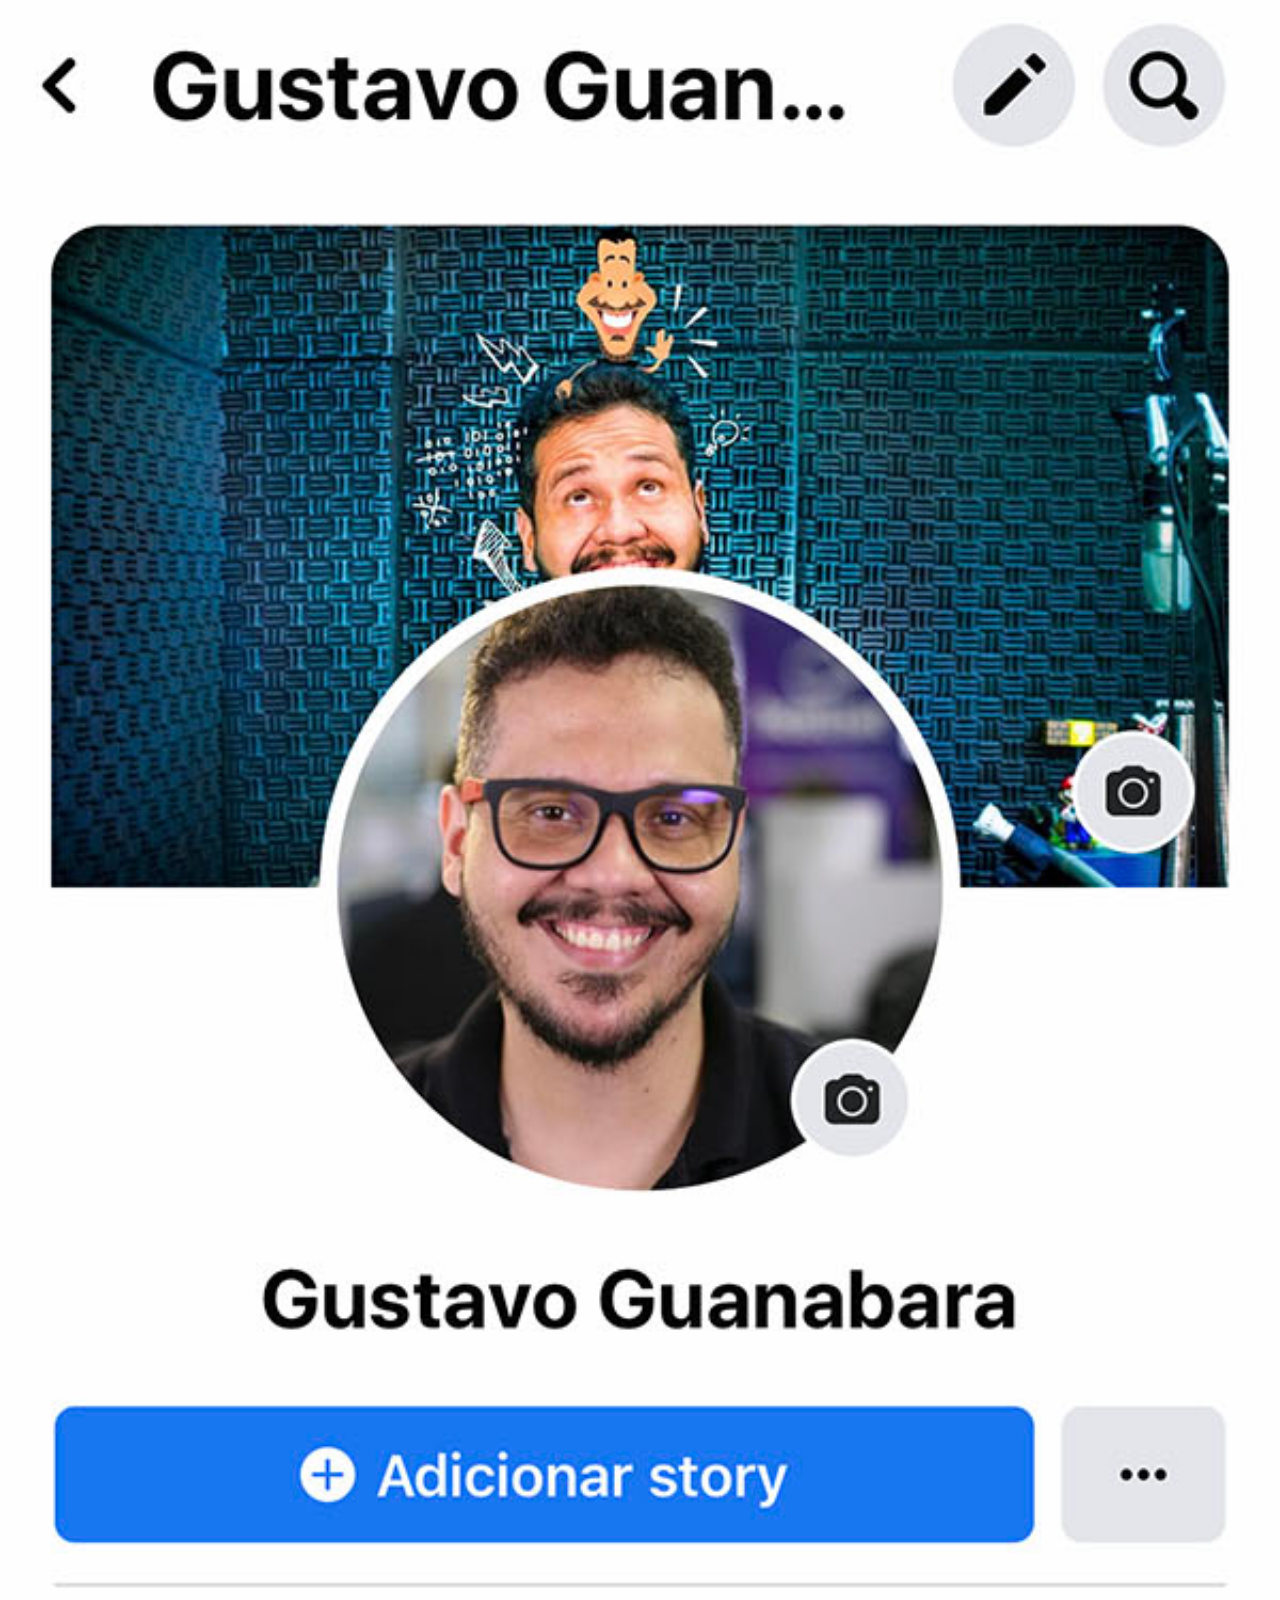
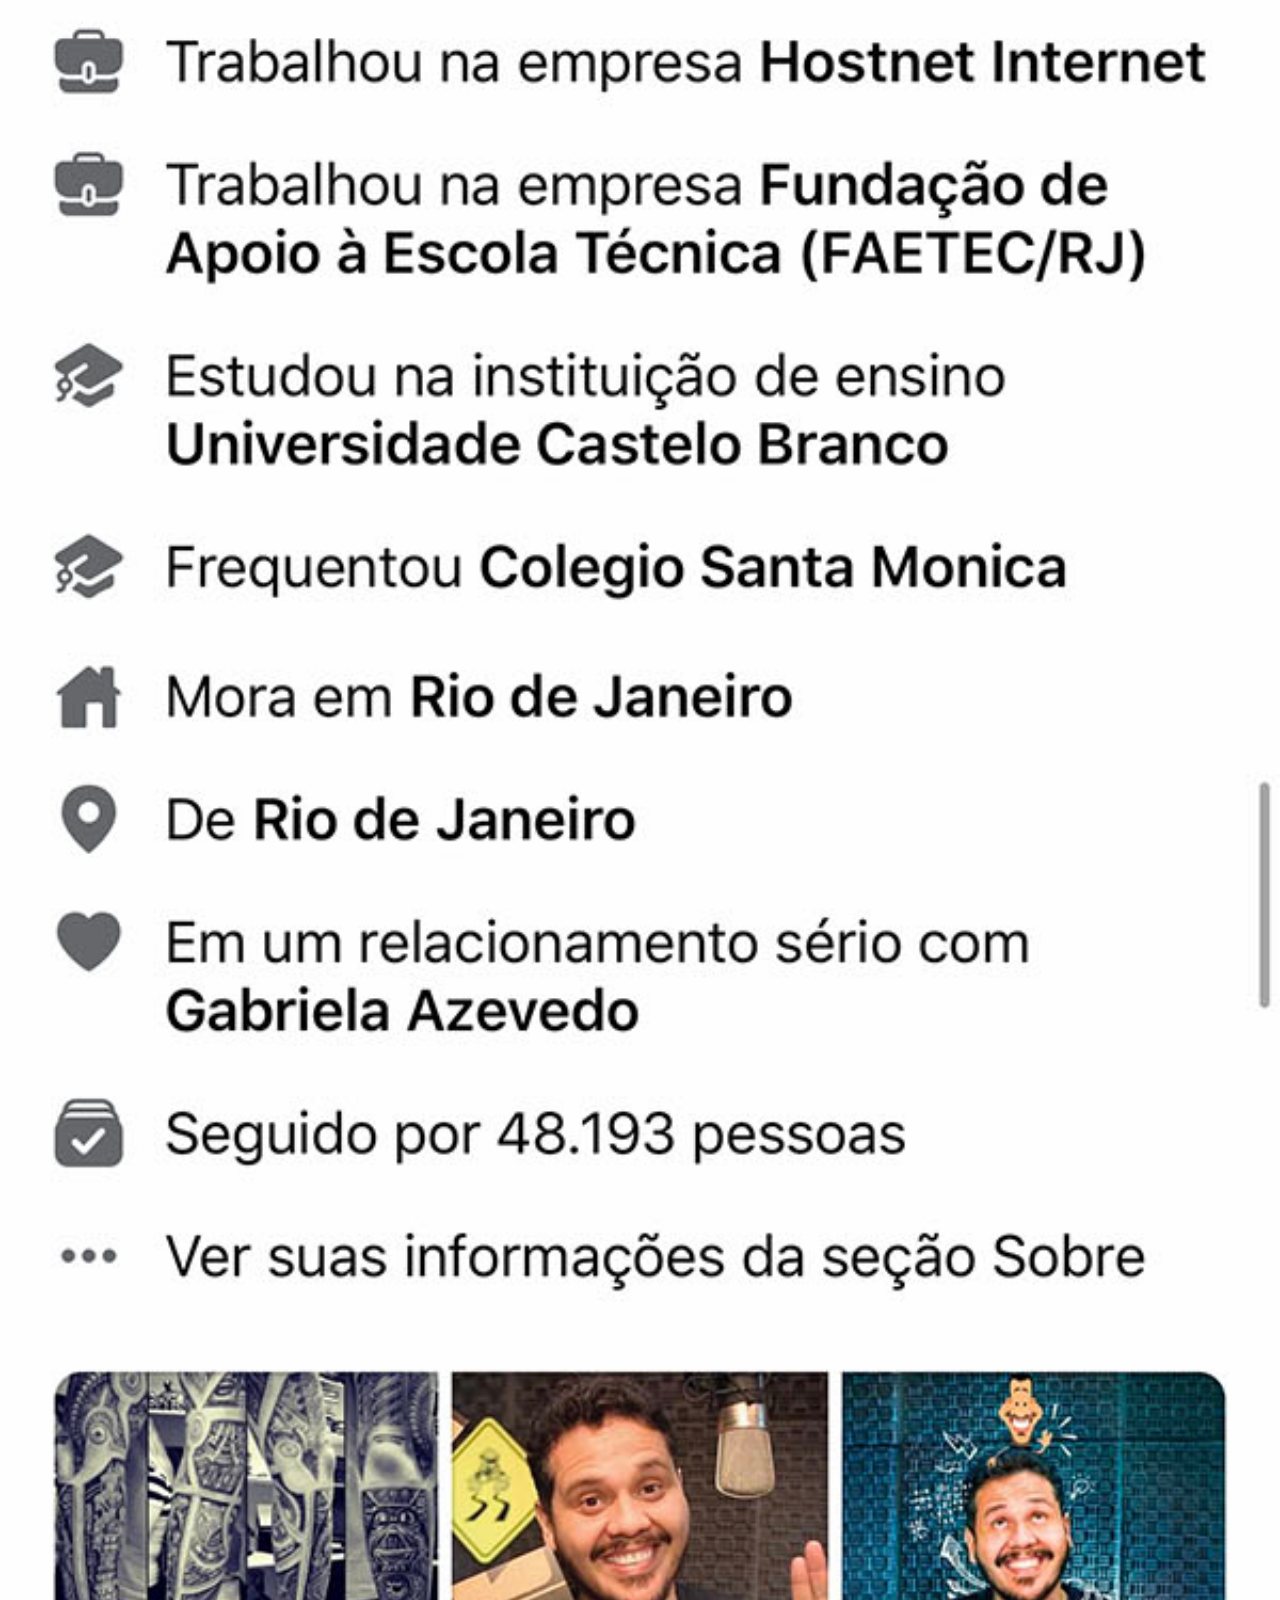
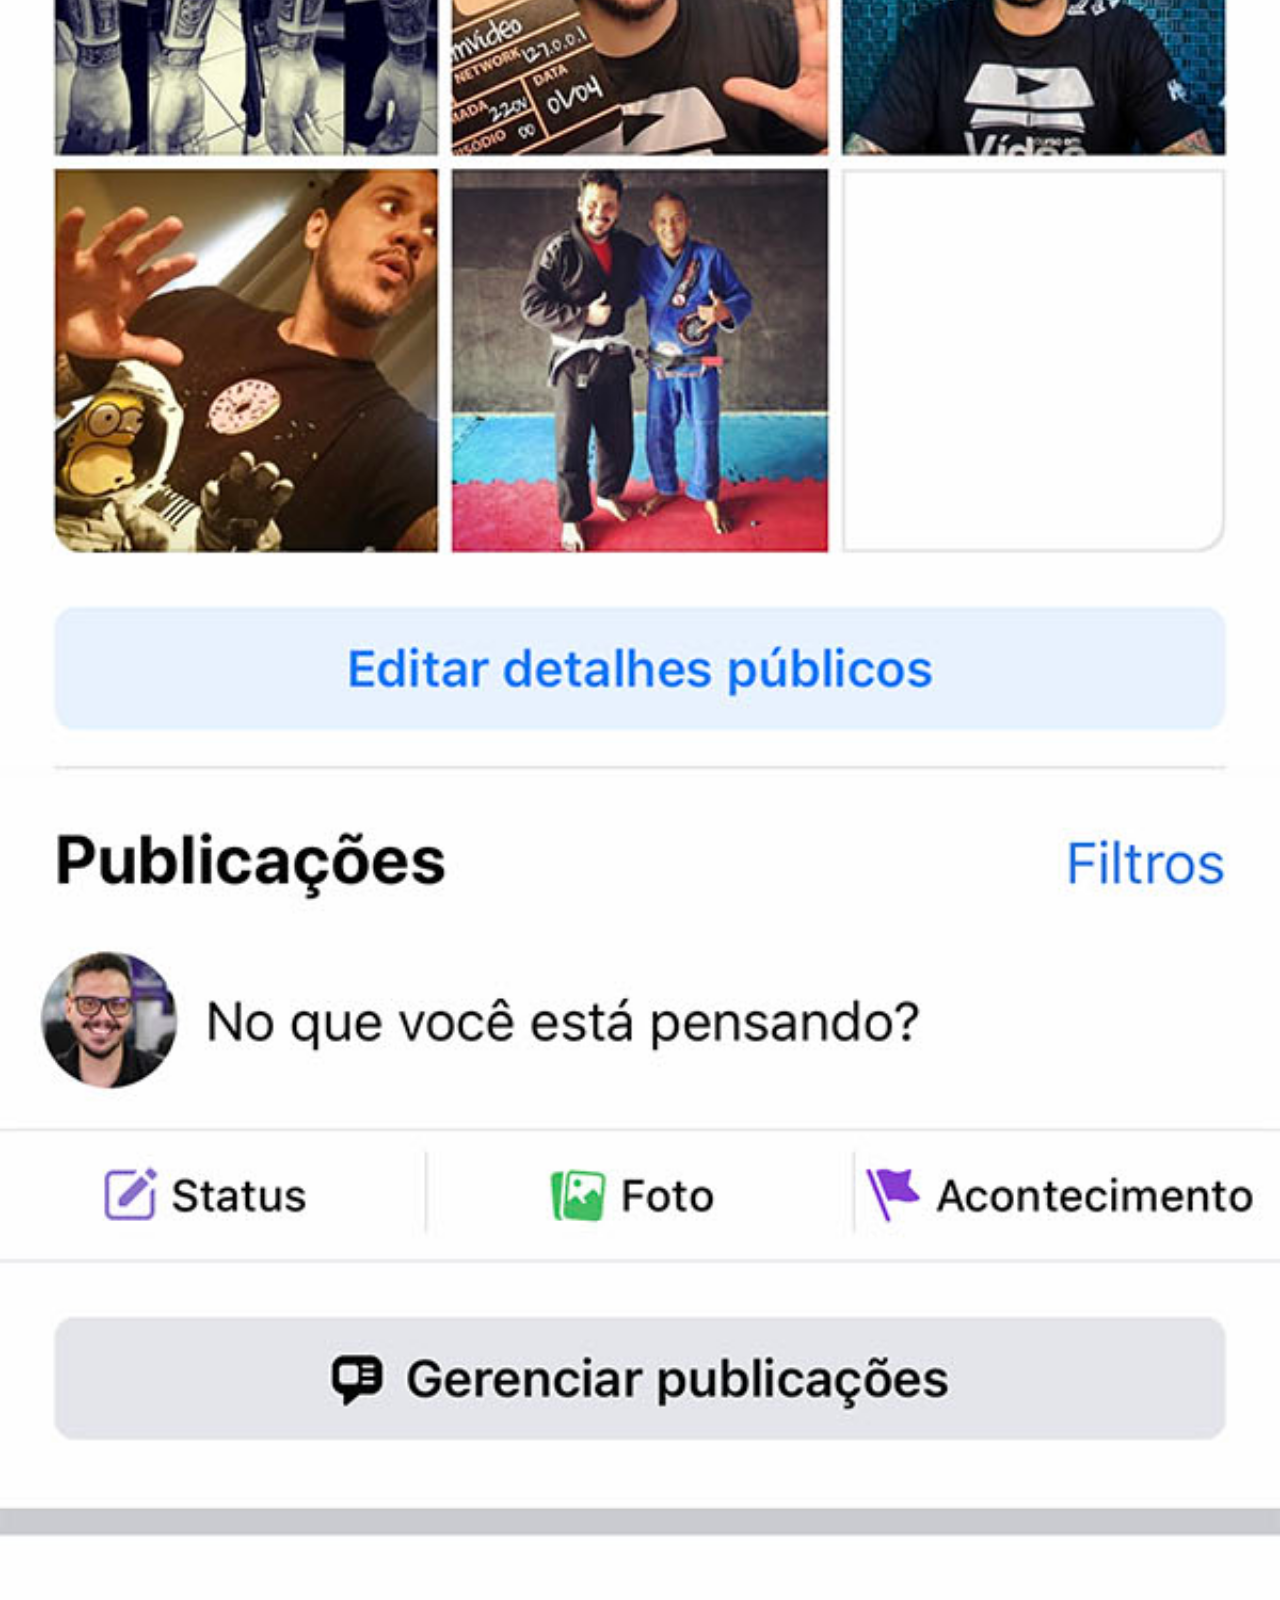
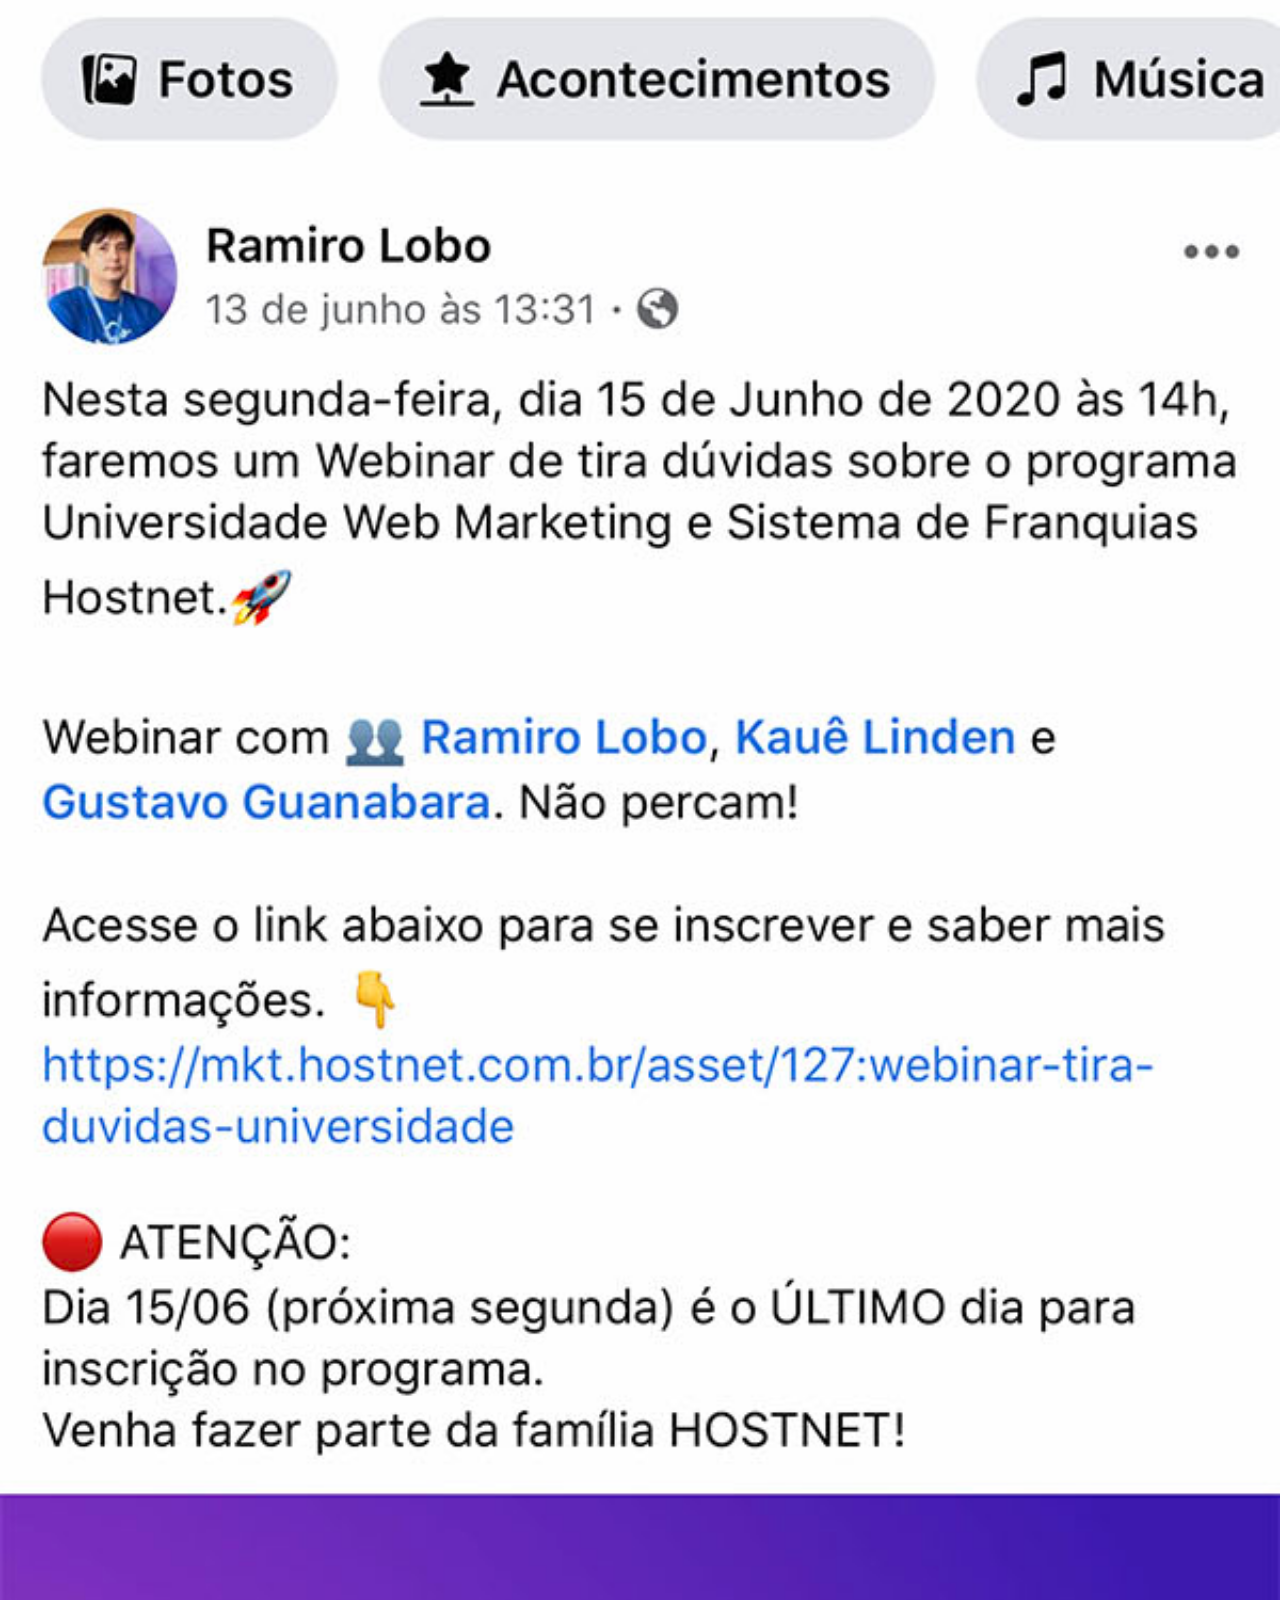
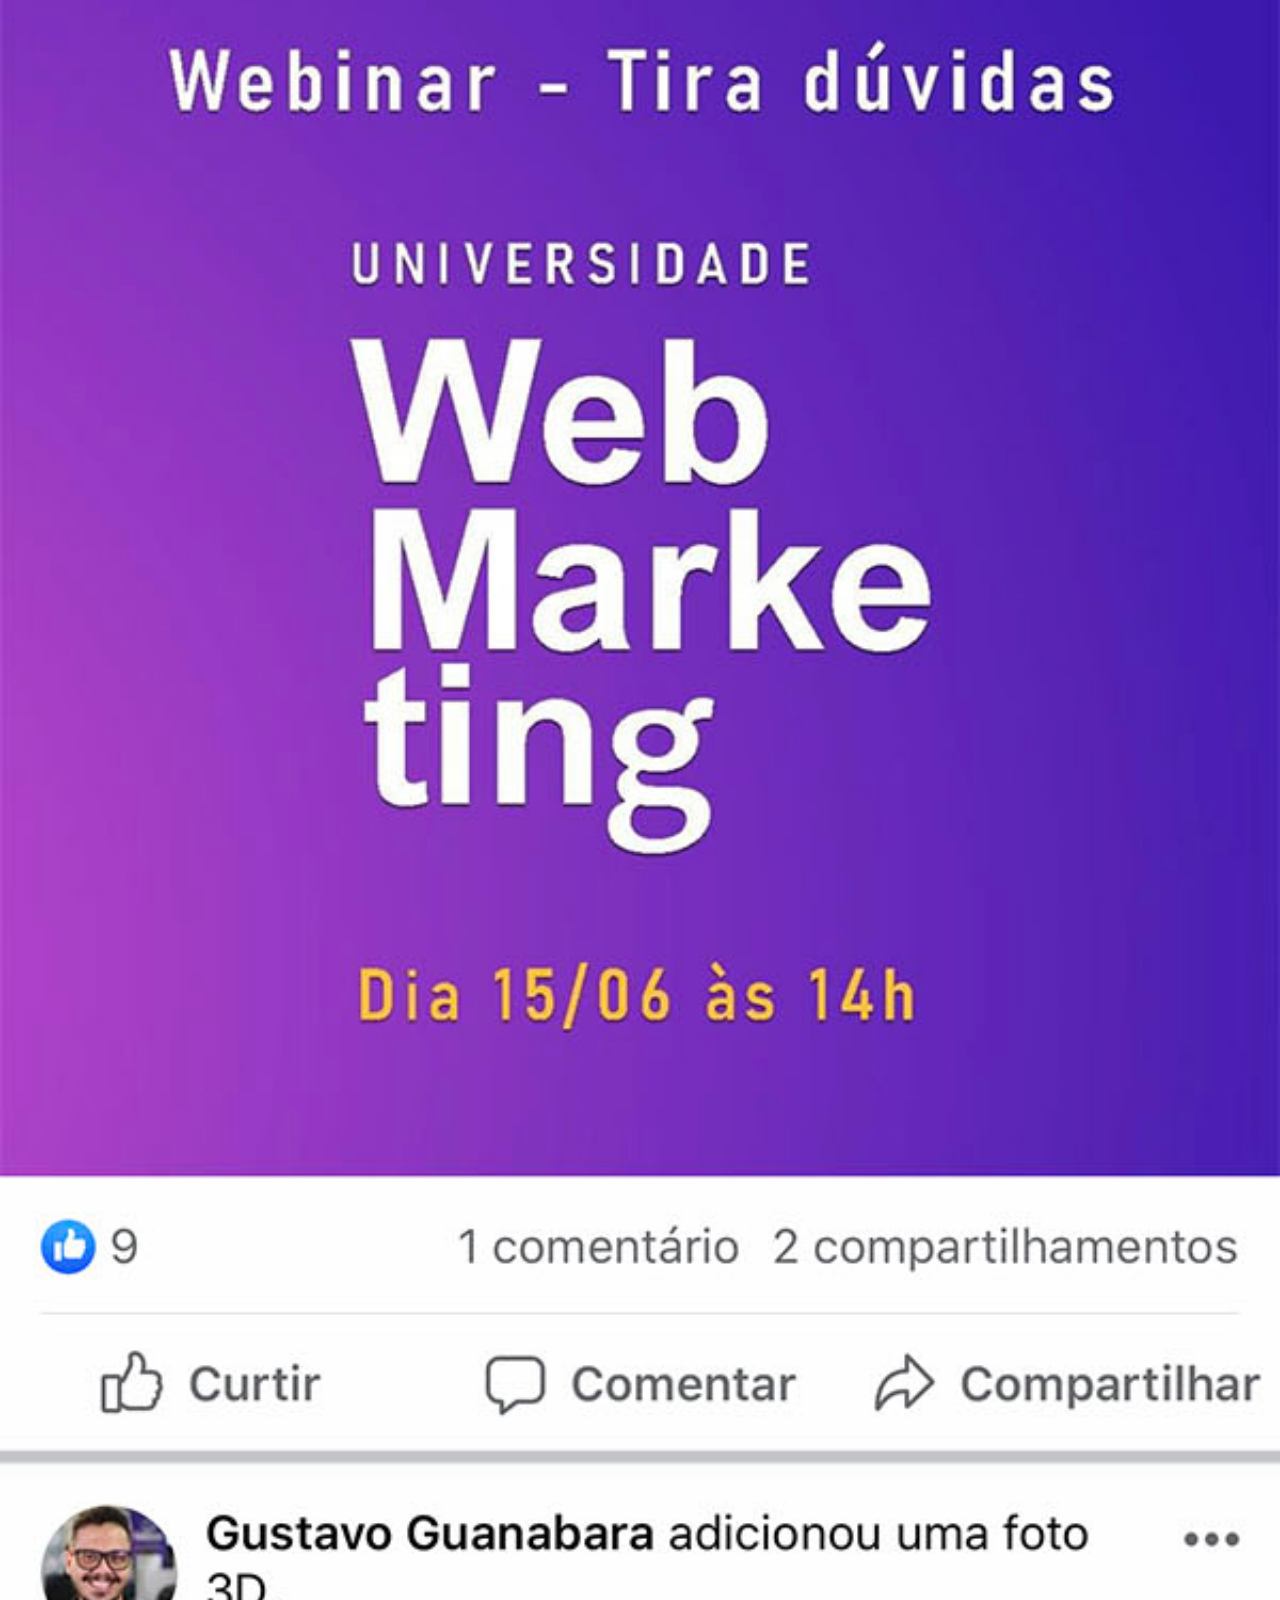
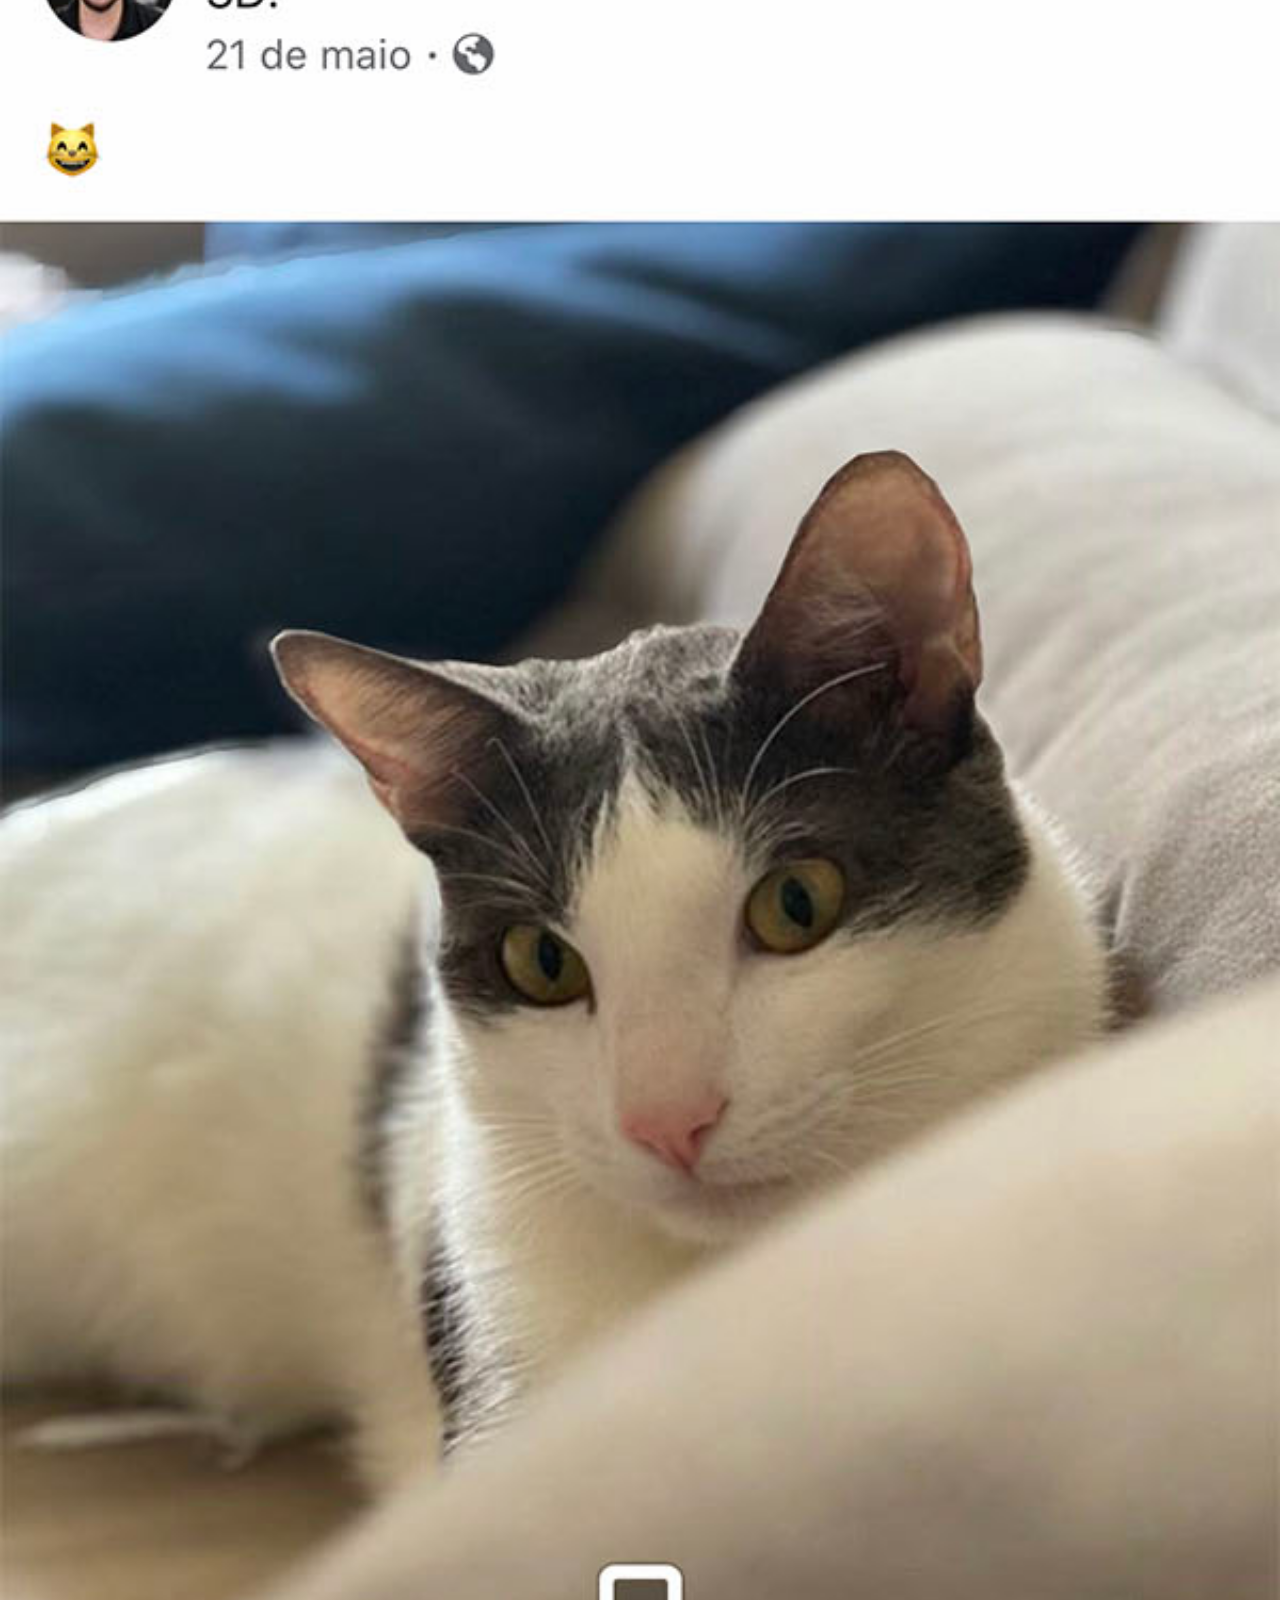
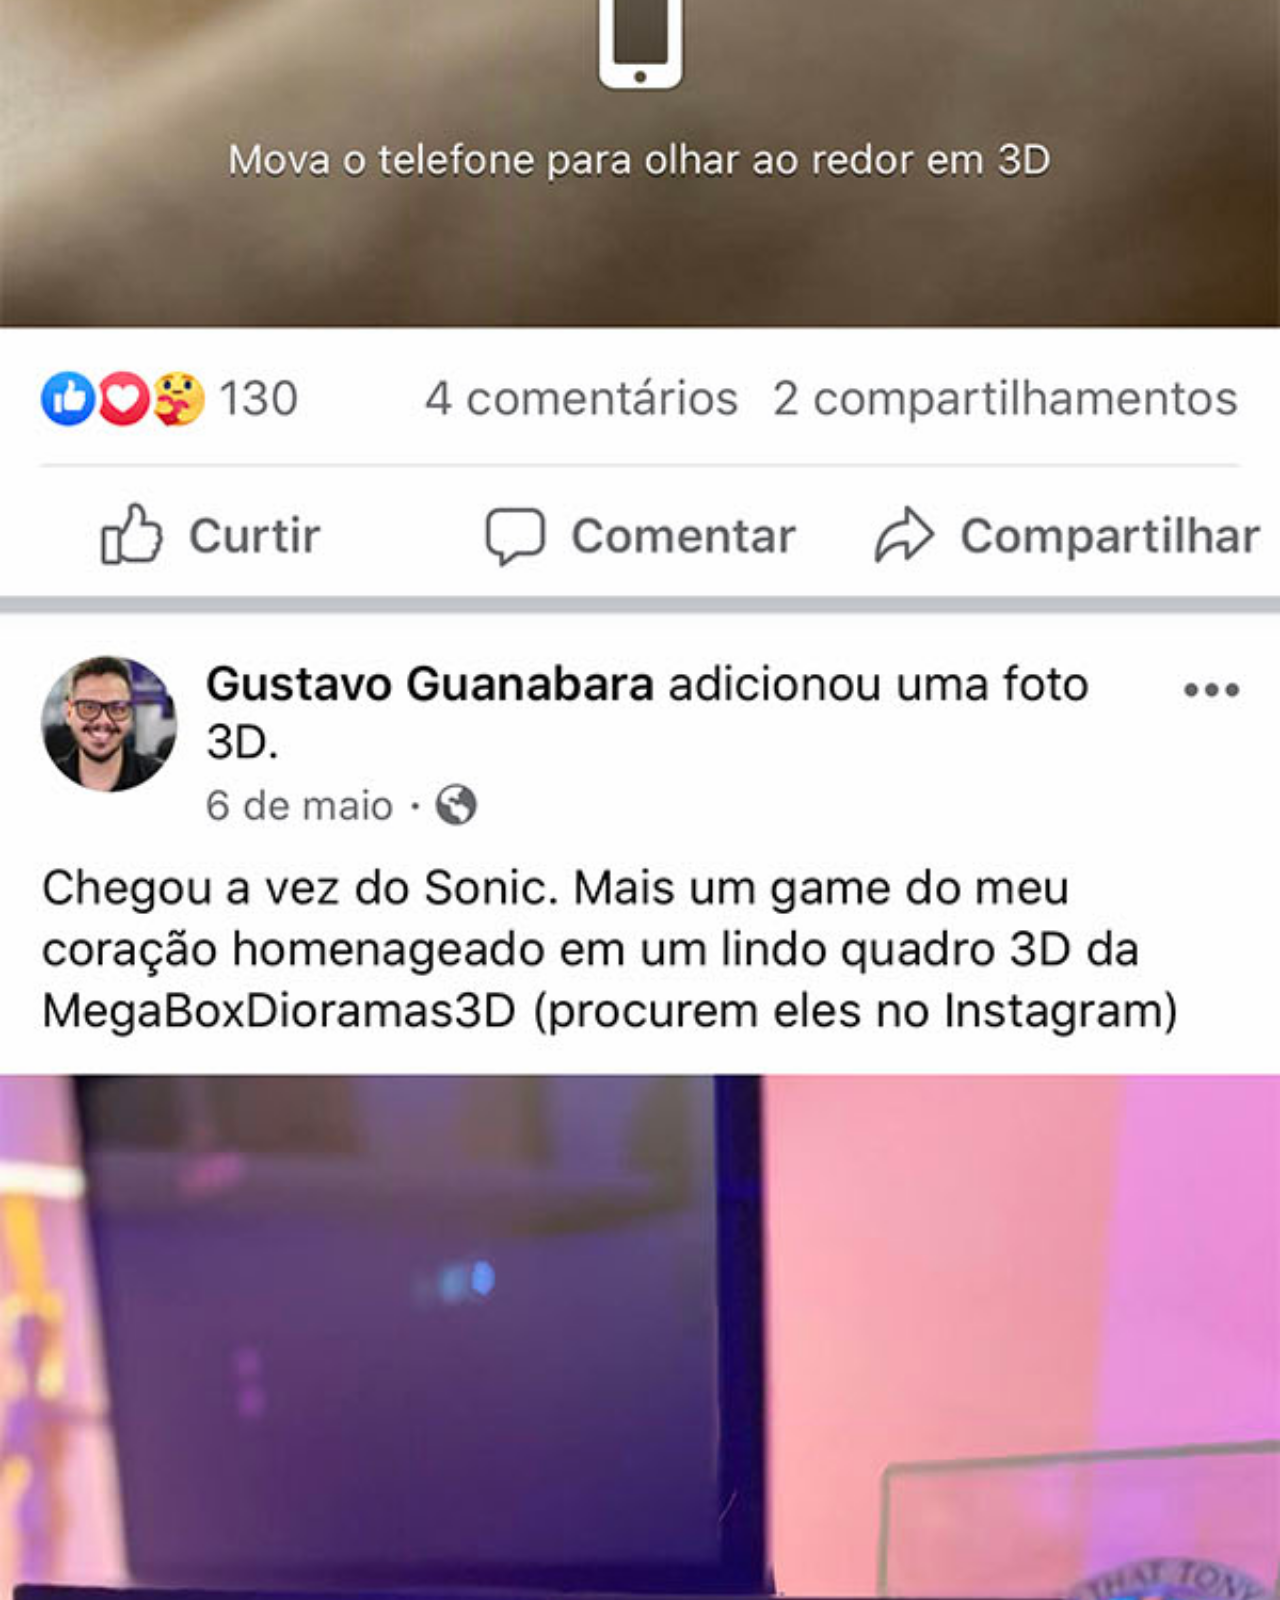
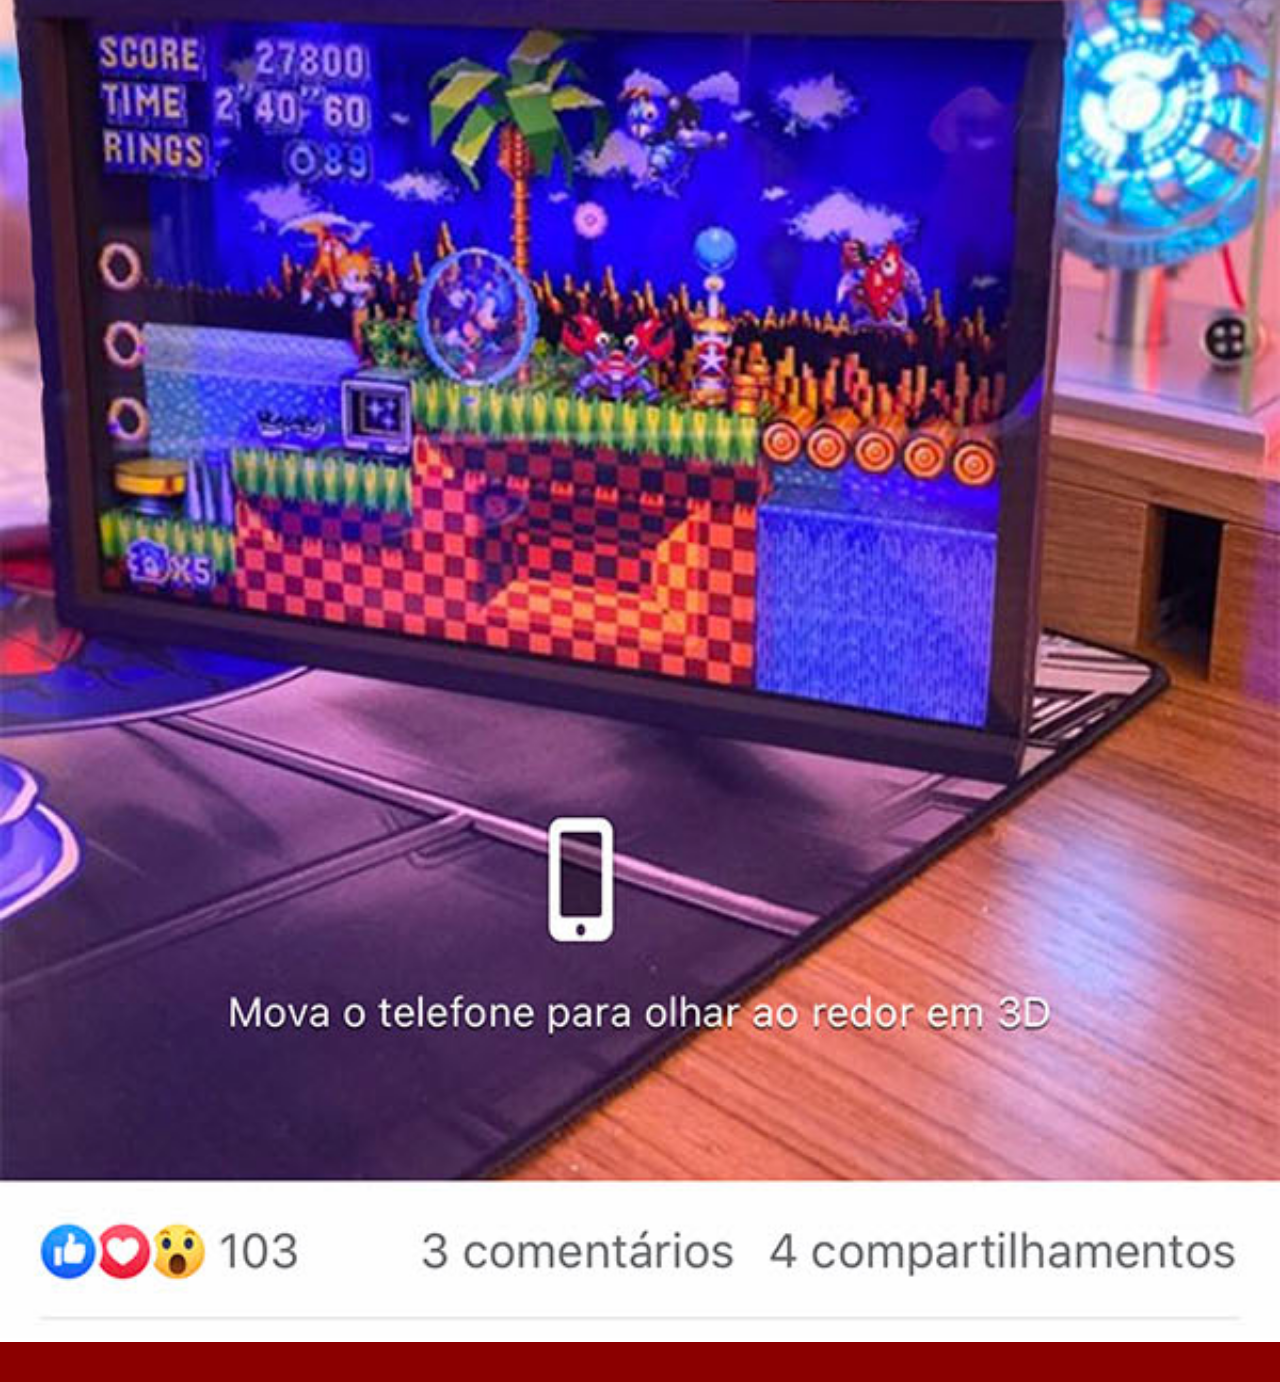
==== facebook.html @ 59b69442 "telas" ====
<!DOCTYPE html>
<html lang="pt-br">
<head>
    <meta charset="UTF-8">
    <meta name="viewport" content="width=device-width, initial-scale=1.0">
    <link rel="stylesheet" href="estilos/social.css">
    <title>Facebook</title>
</head>
<body>
    <img src="imagens/tela-facebook.jpg" alt="facebook">
    <a href=""></a>
</body>
</html>
---- estilos/social.css ----
* {
    margin: 0;
    padding: 0;
    font-family: Arial, Helvetica, sans-serif;
}

::-webkit-scrollbar {
    width: 0;
    height: 0;
}

img {
    width: 100vw;
}

a {
    display: block;
    color: white;
    background-color: darkred;
    padding: 20px;
    text-align: center;
    text-decoration: none;
    font-weight: bolder;
}

a:hover {
    background-color: red;
    transition: 0.3s;
}
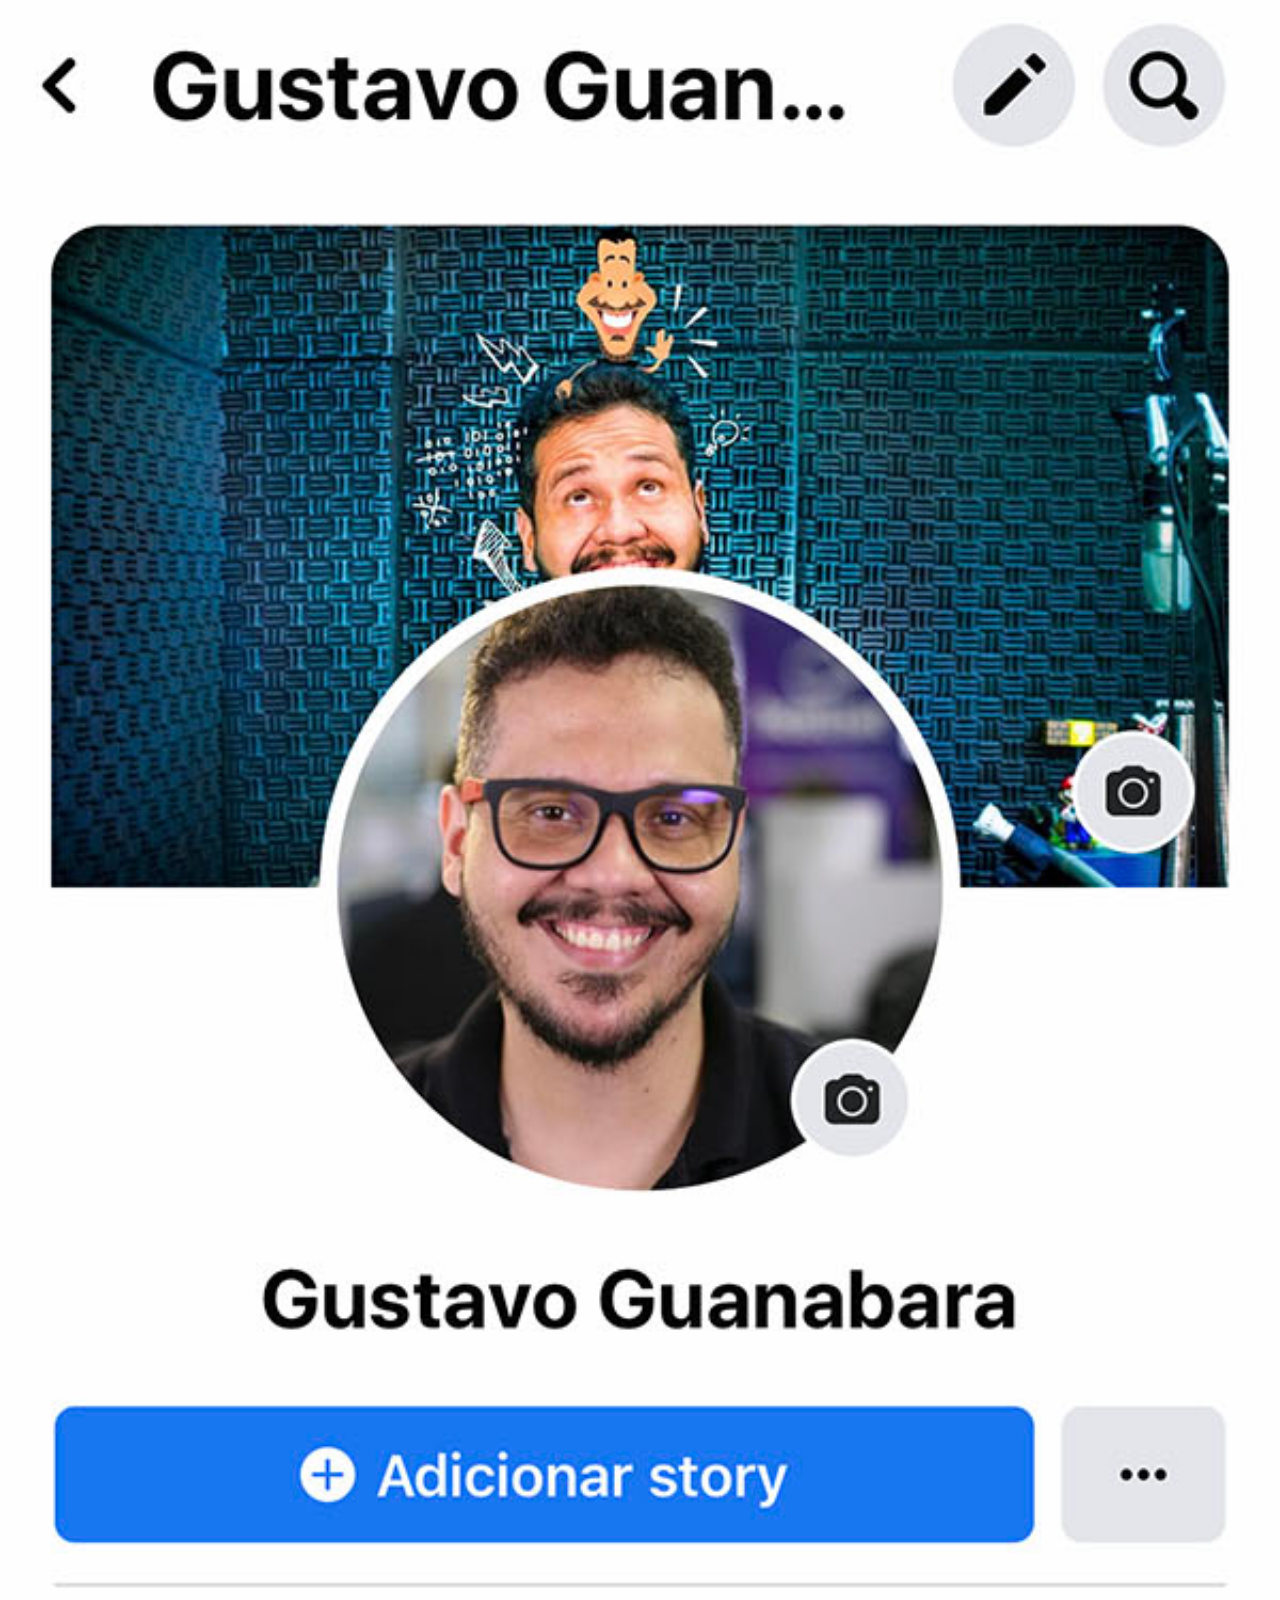
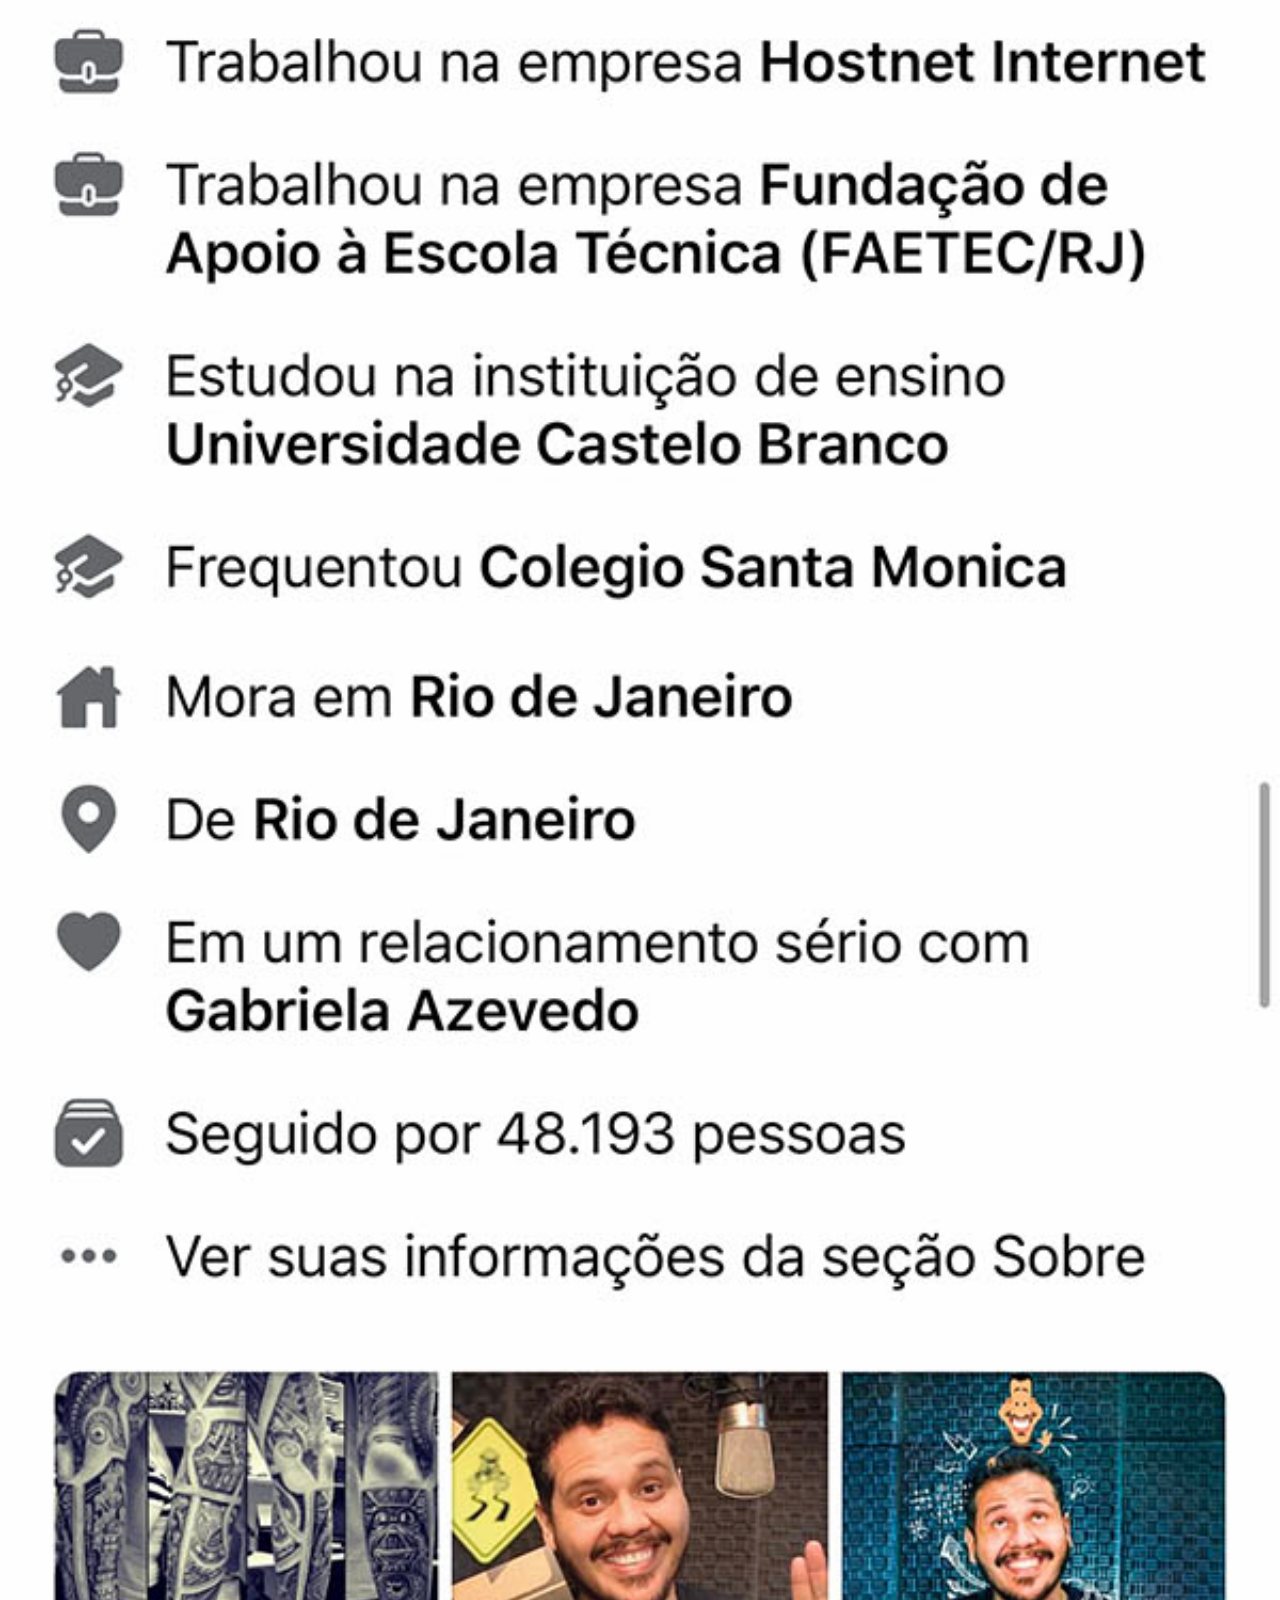
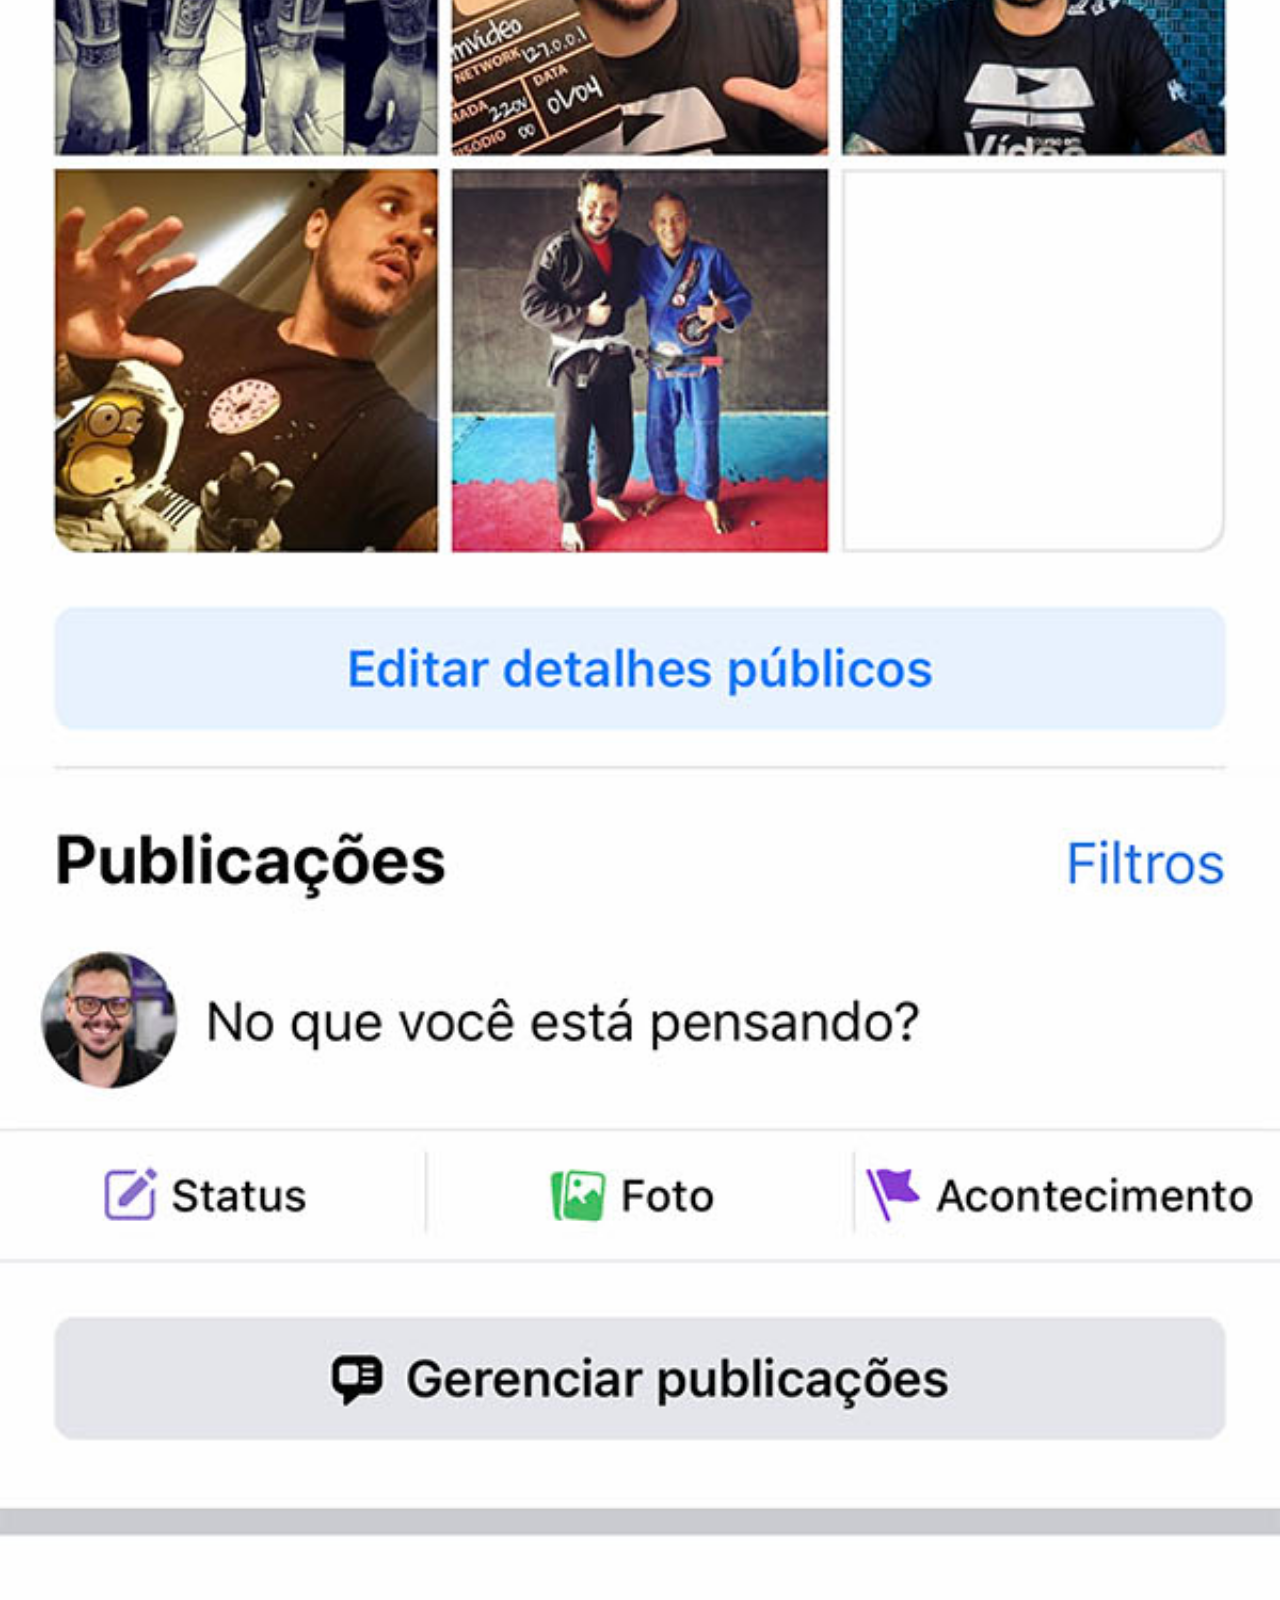
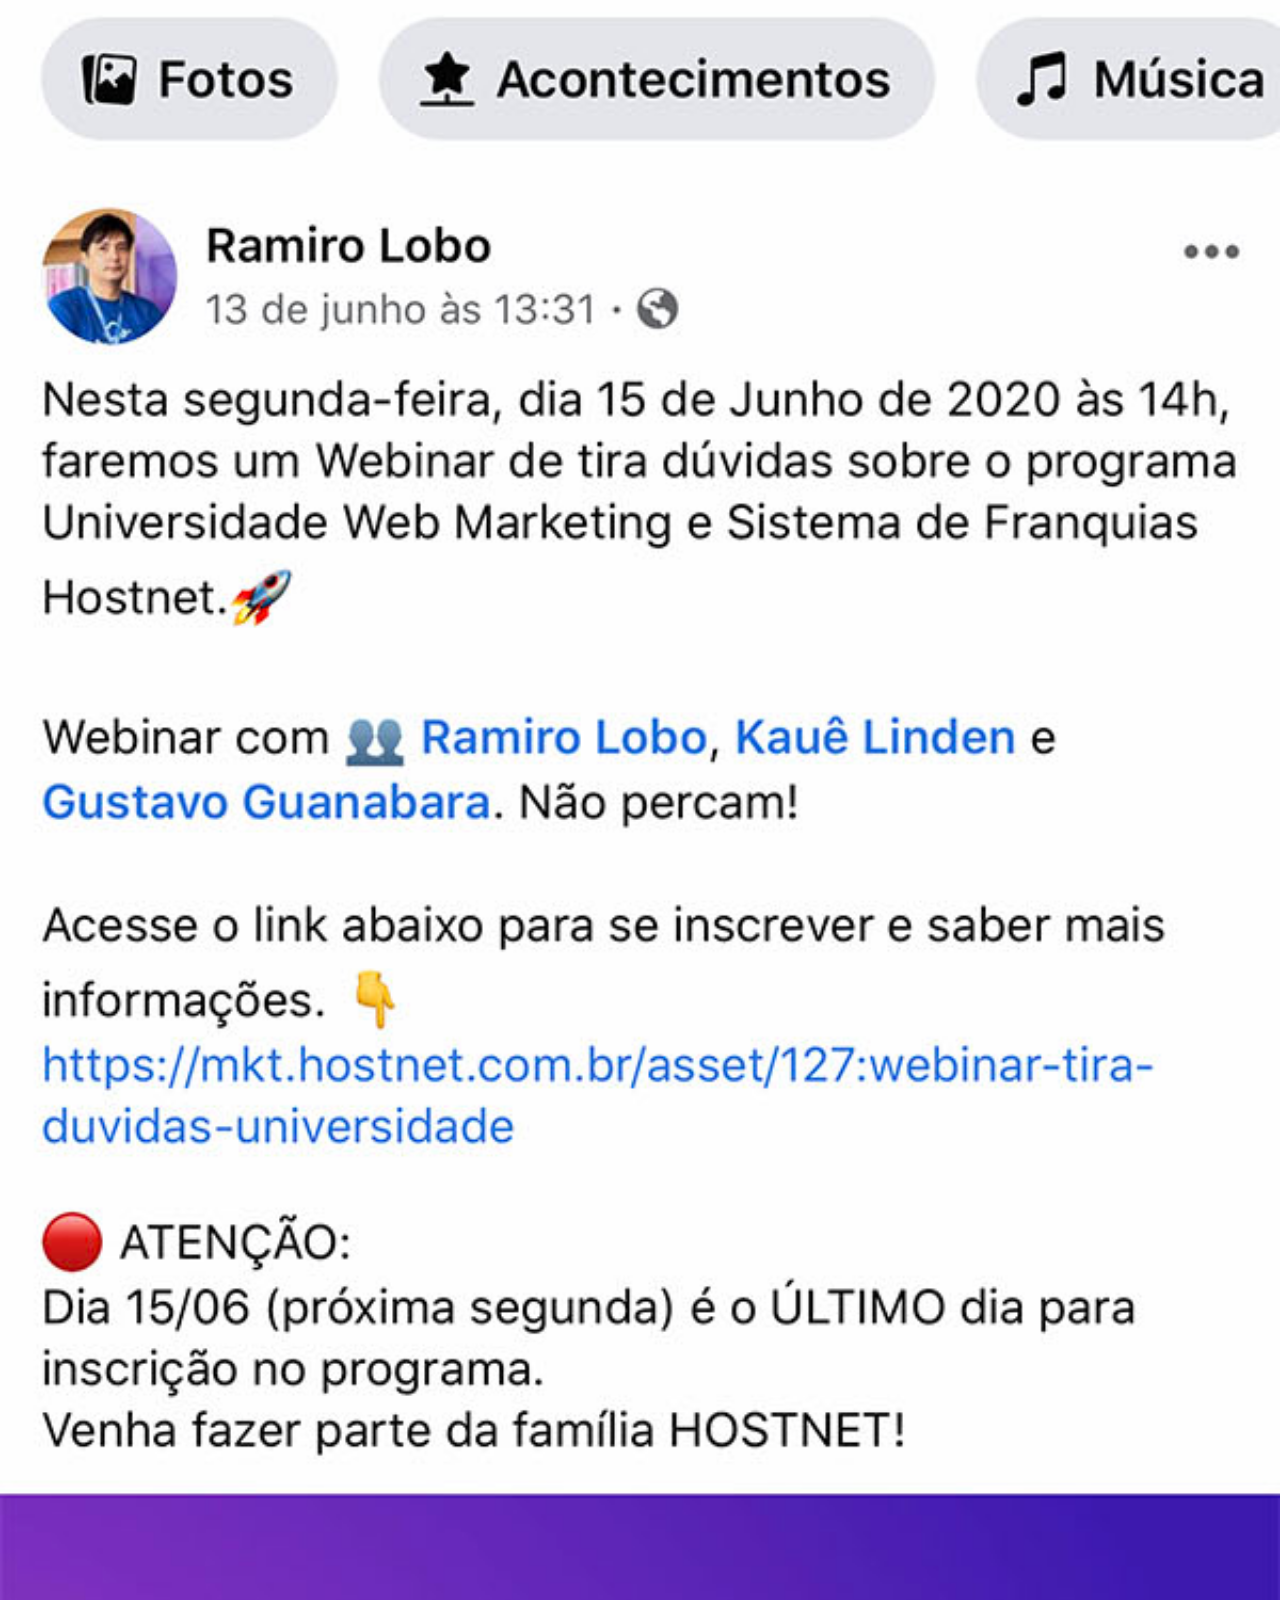
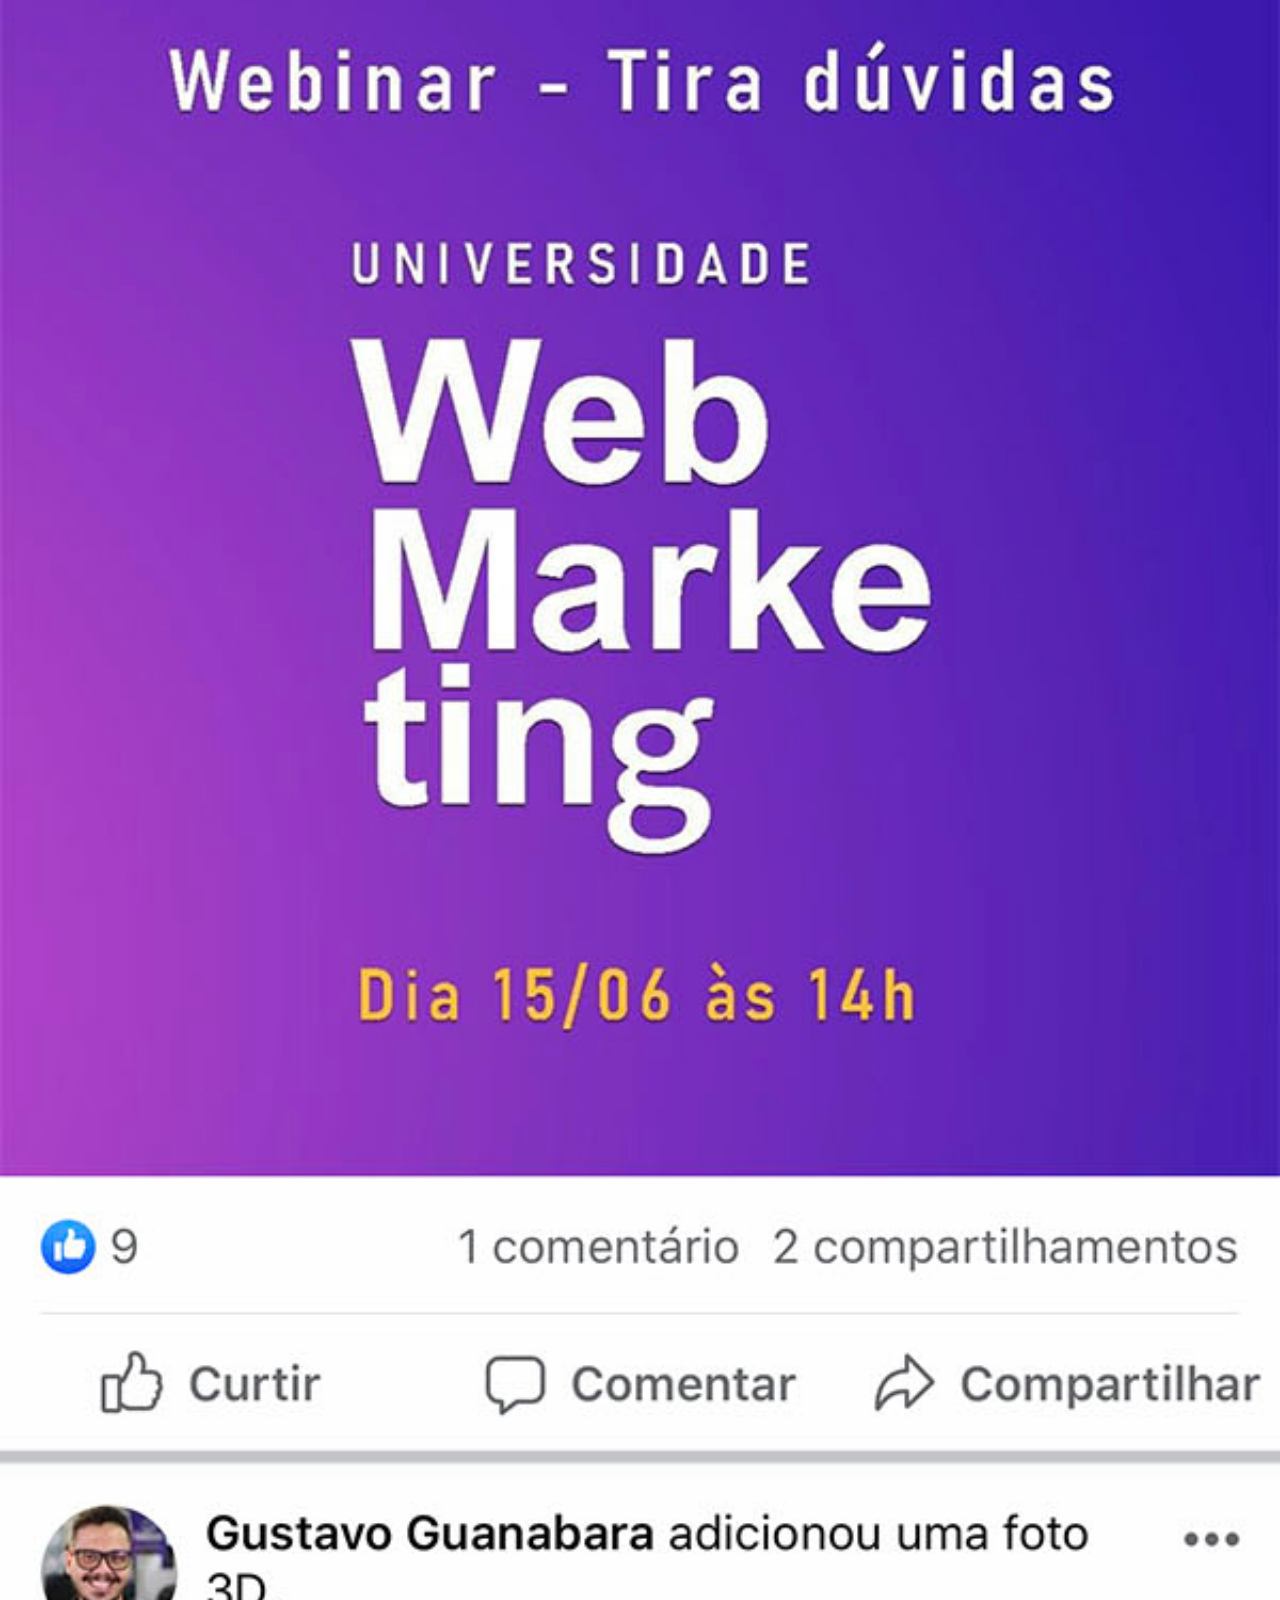
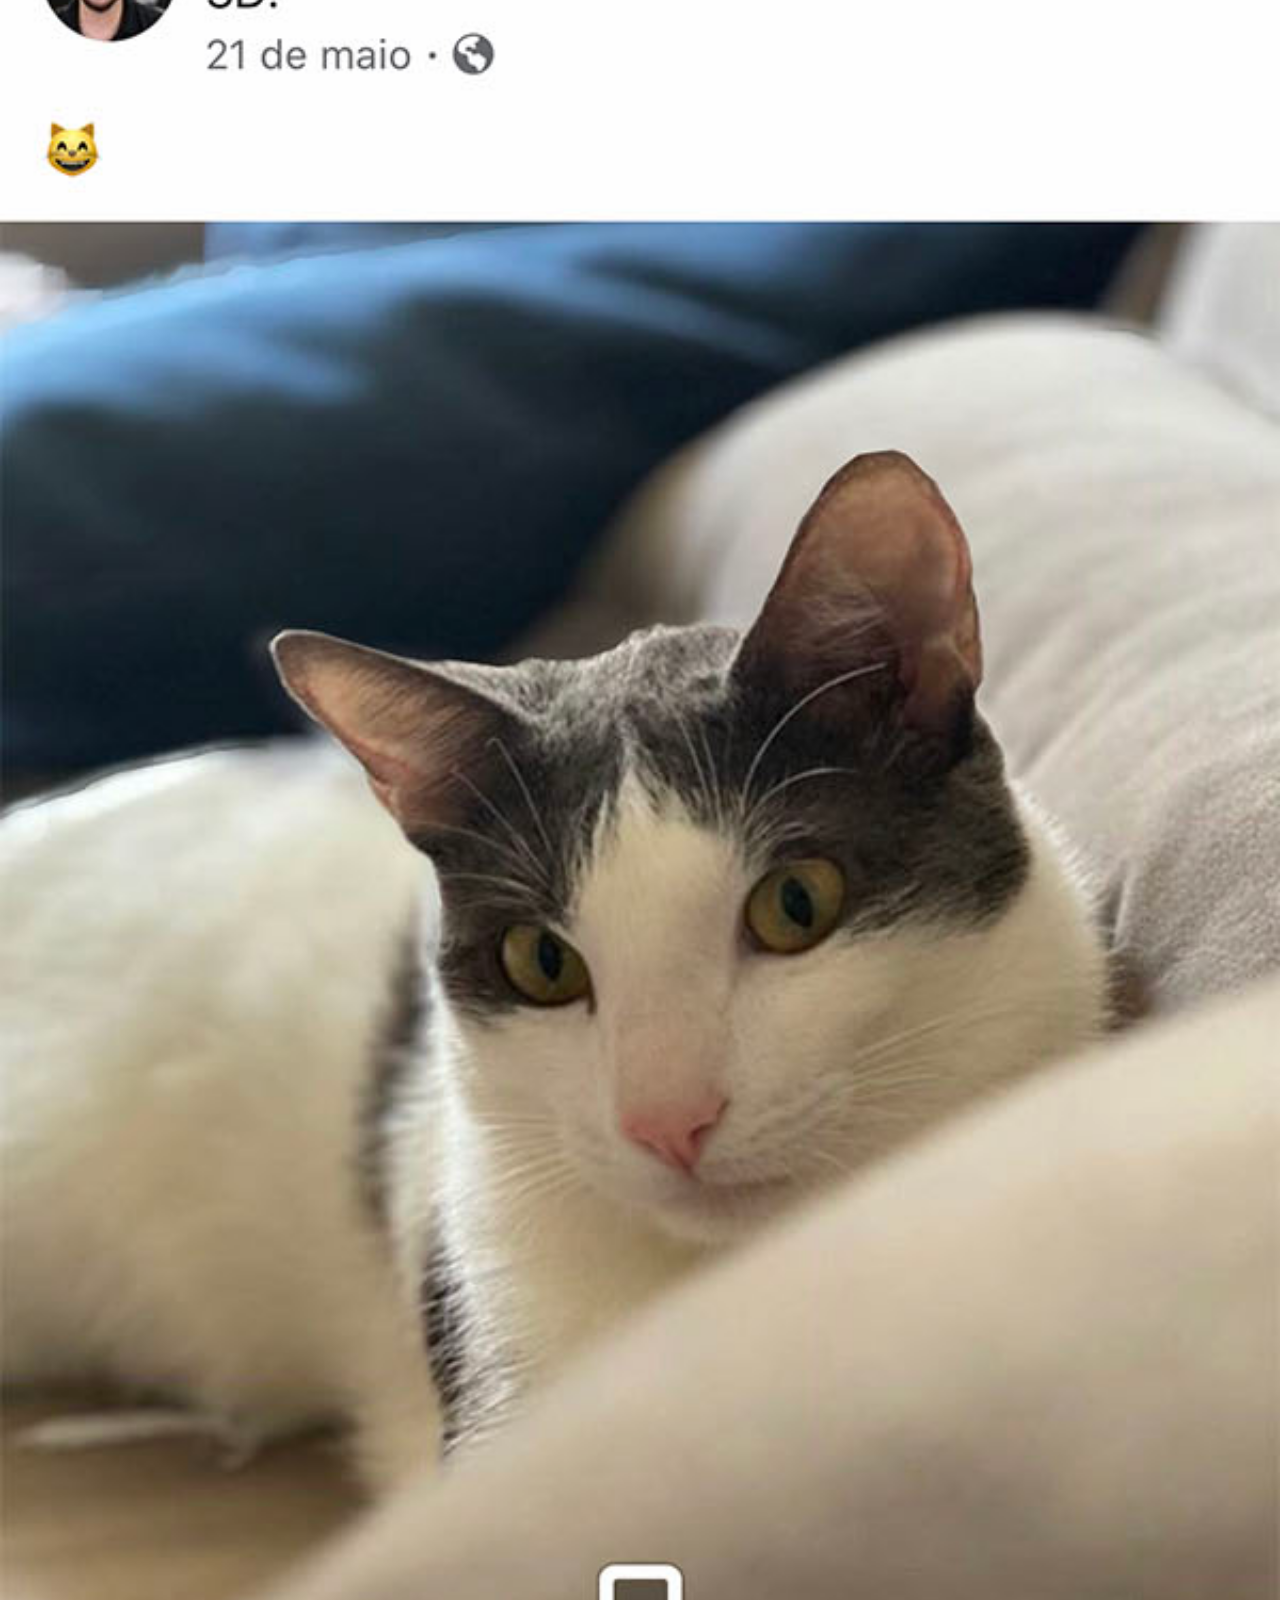
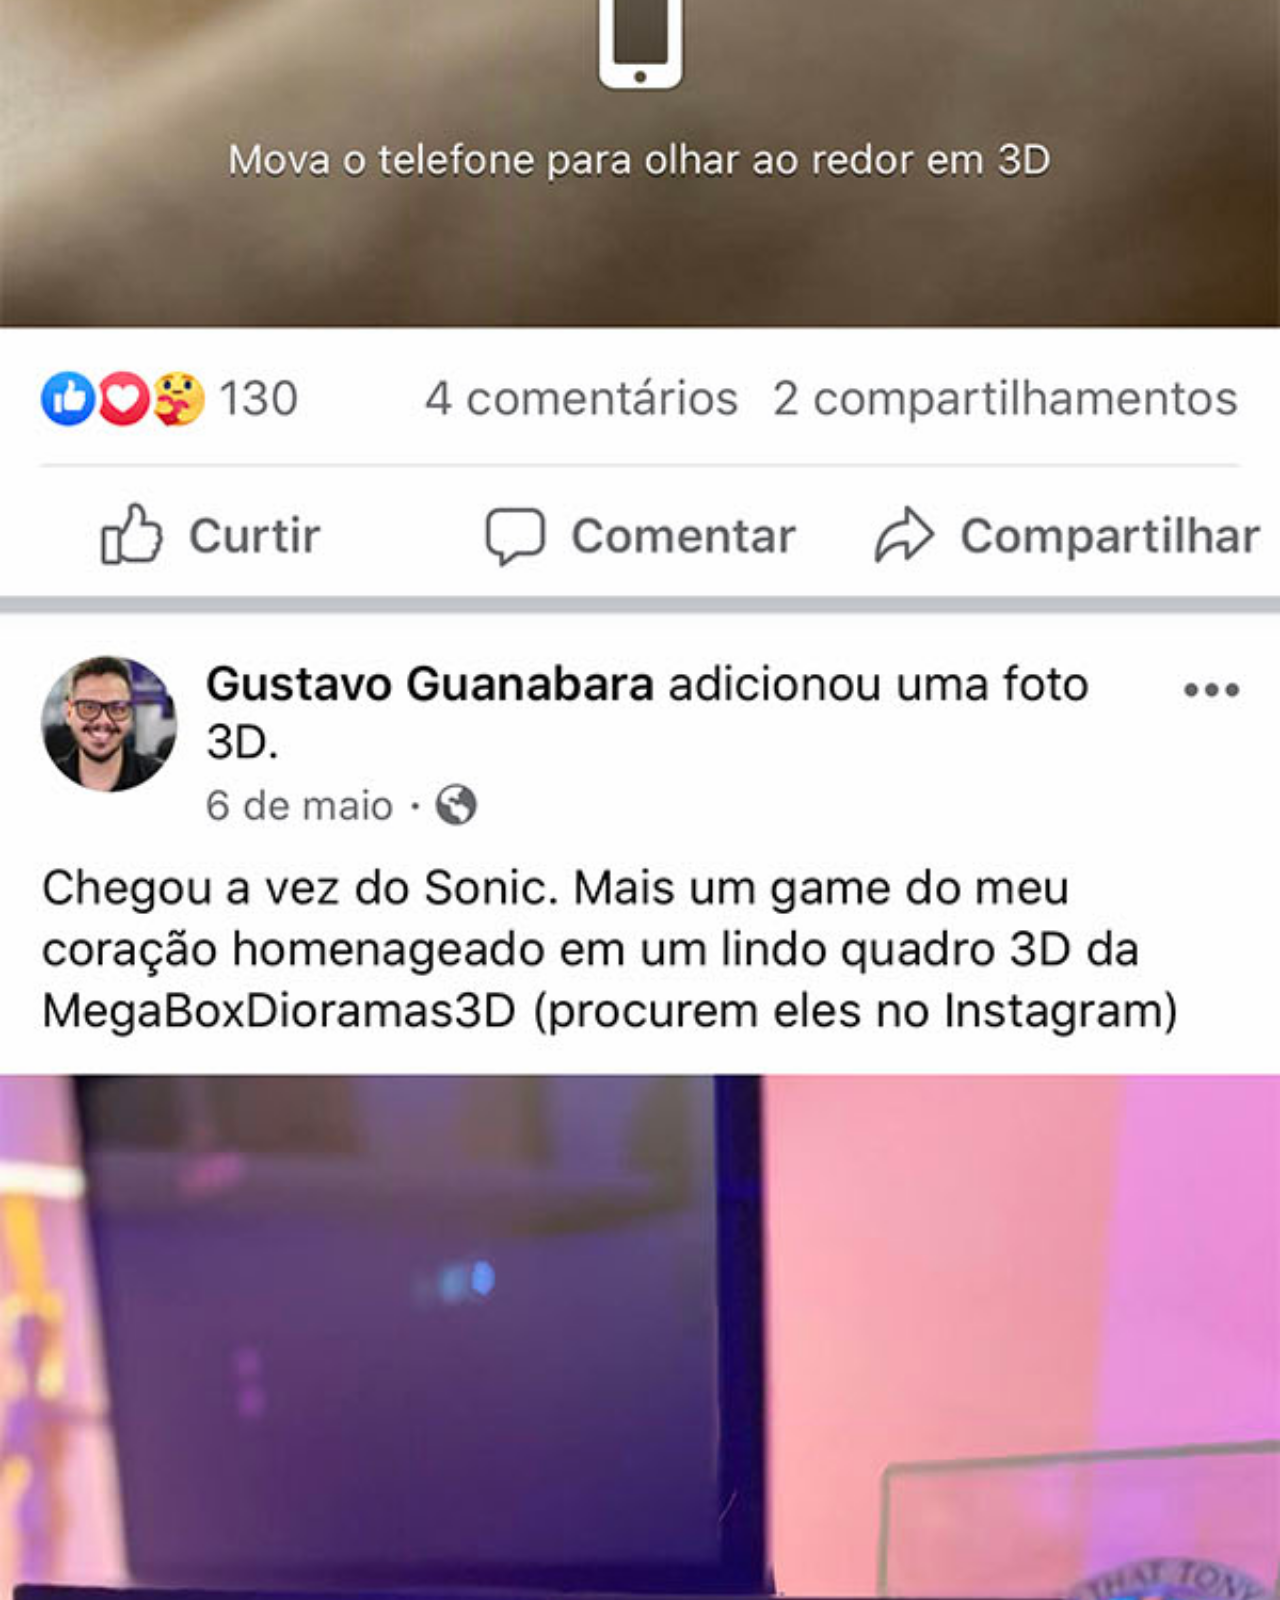
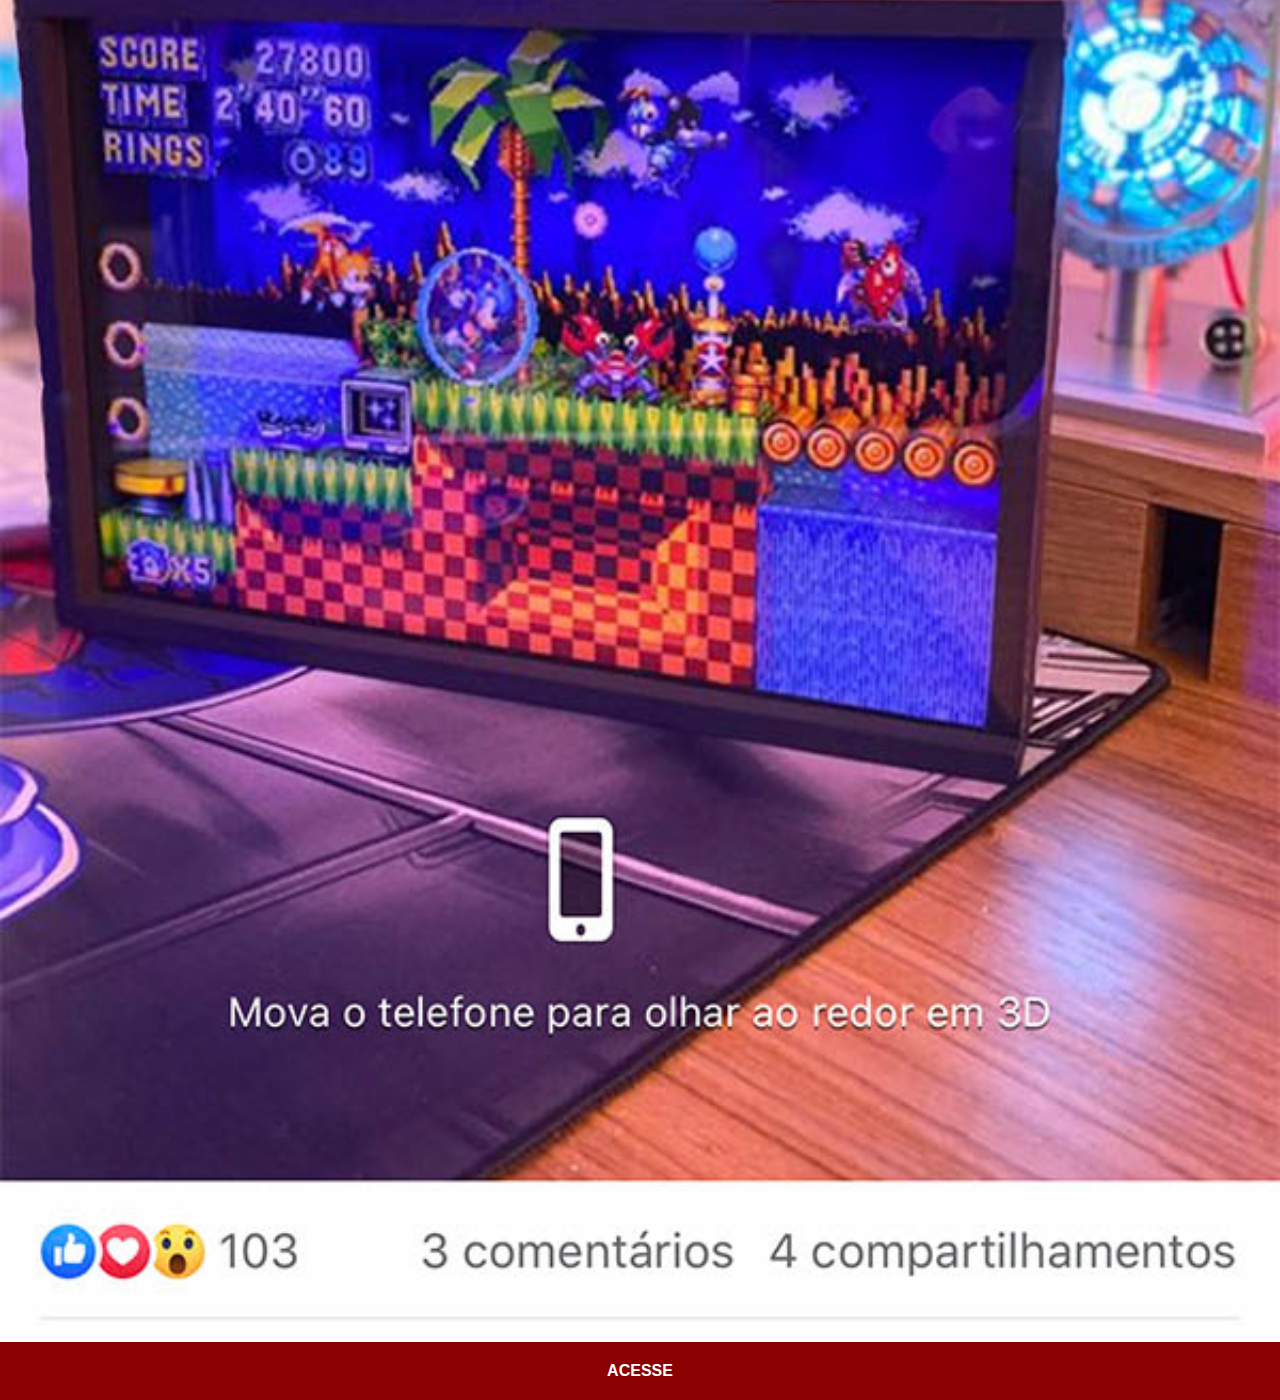
==== commit a4640e9b: "projeto finalizado" ====
--- a/facebook.html
+++ b/facebook.html
@@ -8,6 +8,6 @@
 </head>
 <body>
     <img src="imagens/tela-facebook.jpg" alt="facebook">
-    <a href=""></a>
+    <a href="#">ACESSE</a>
 </body>
 </html>